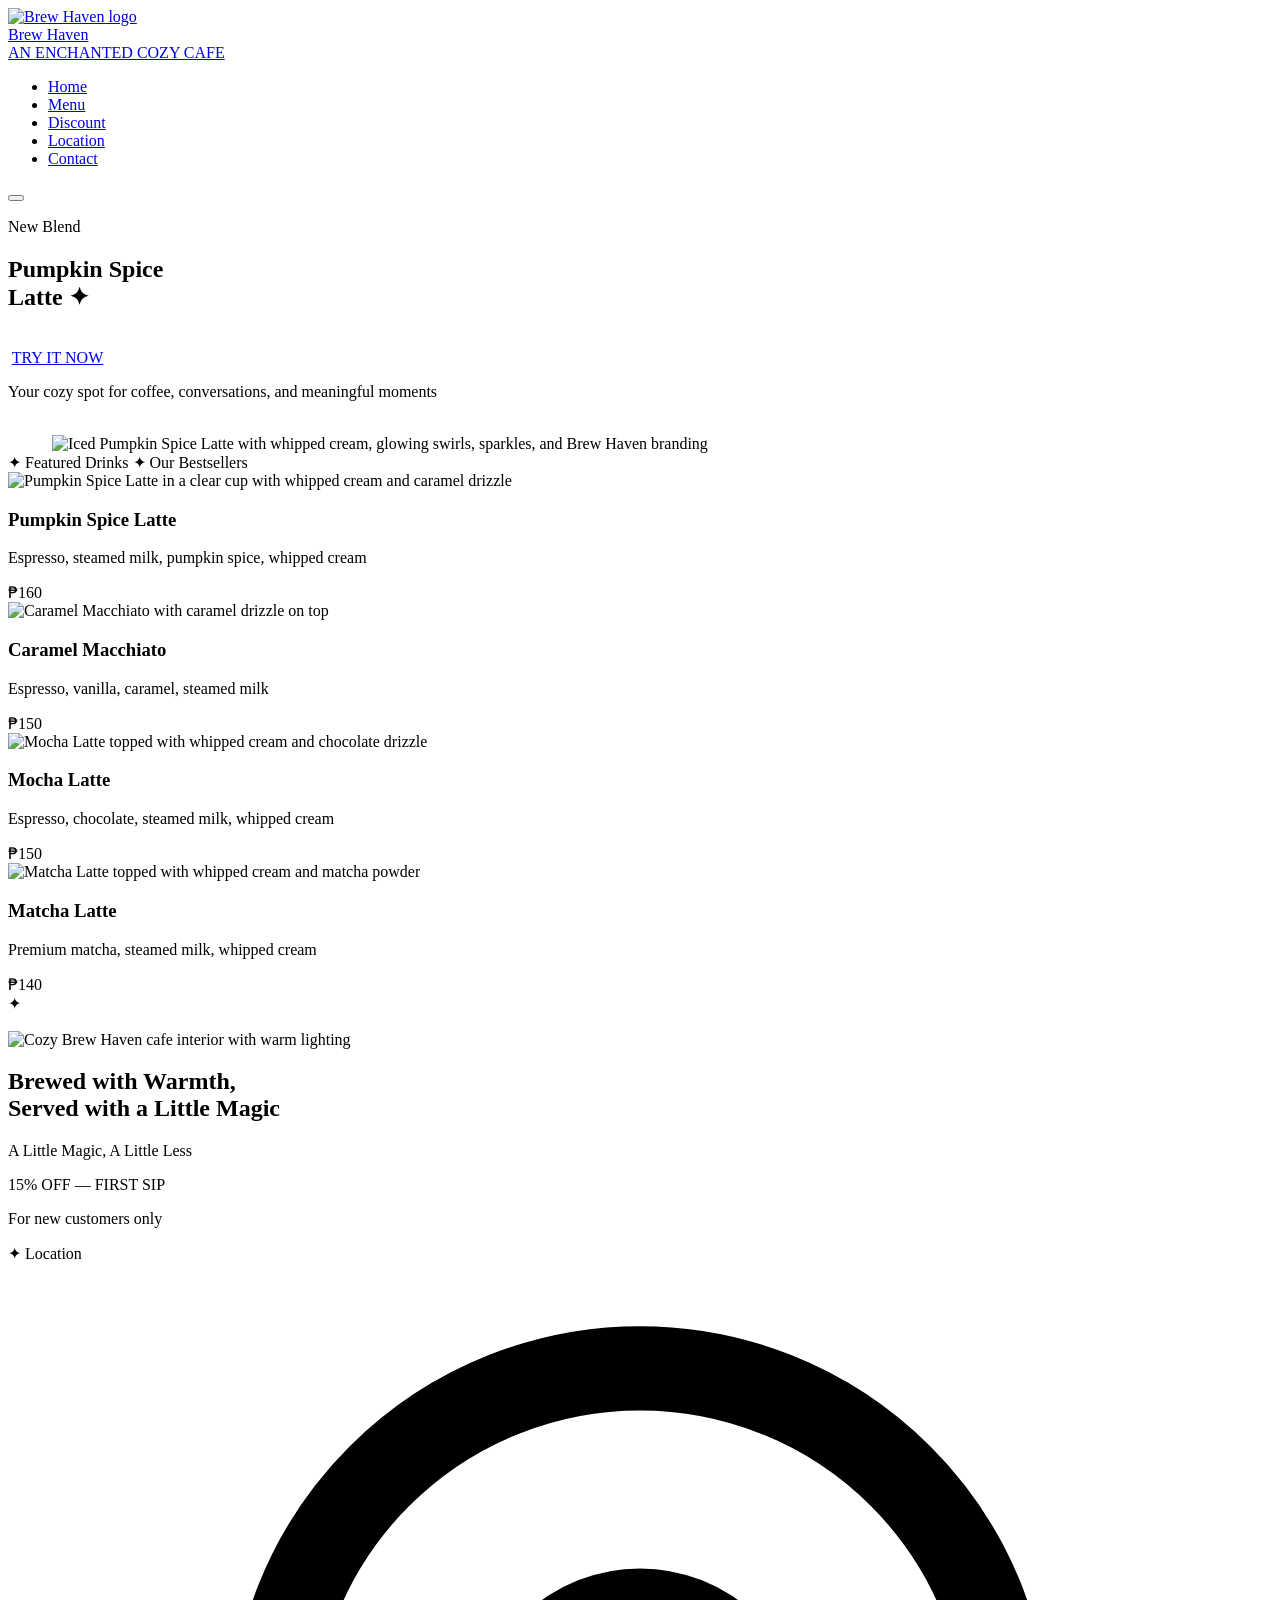
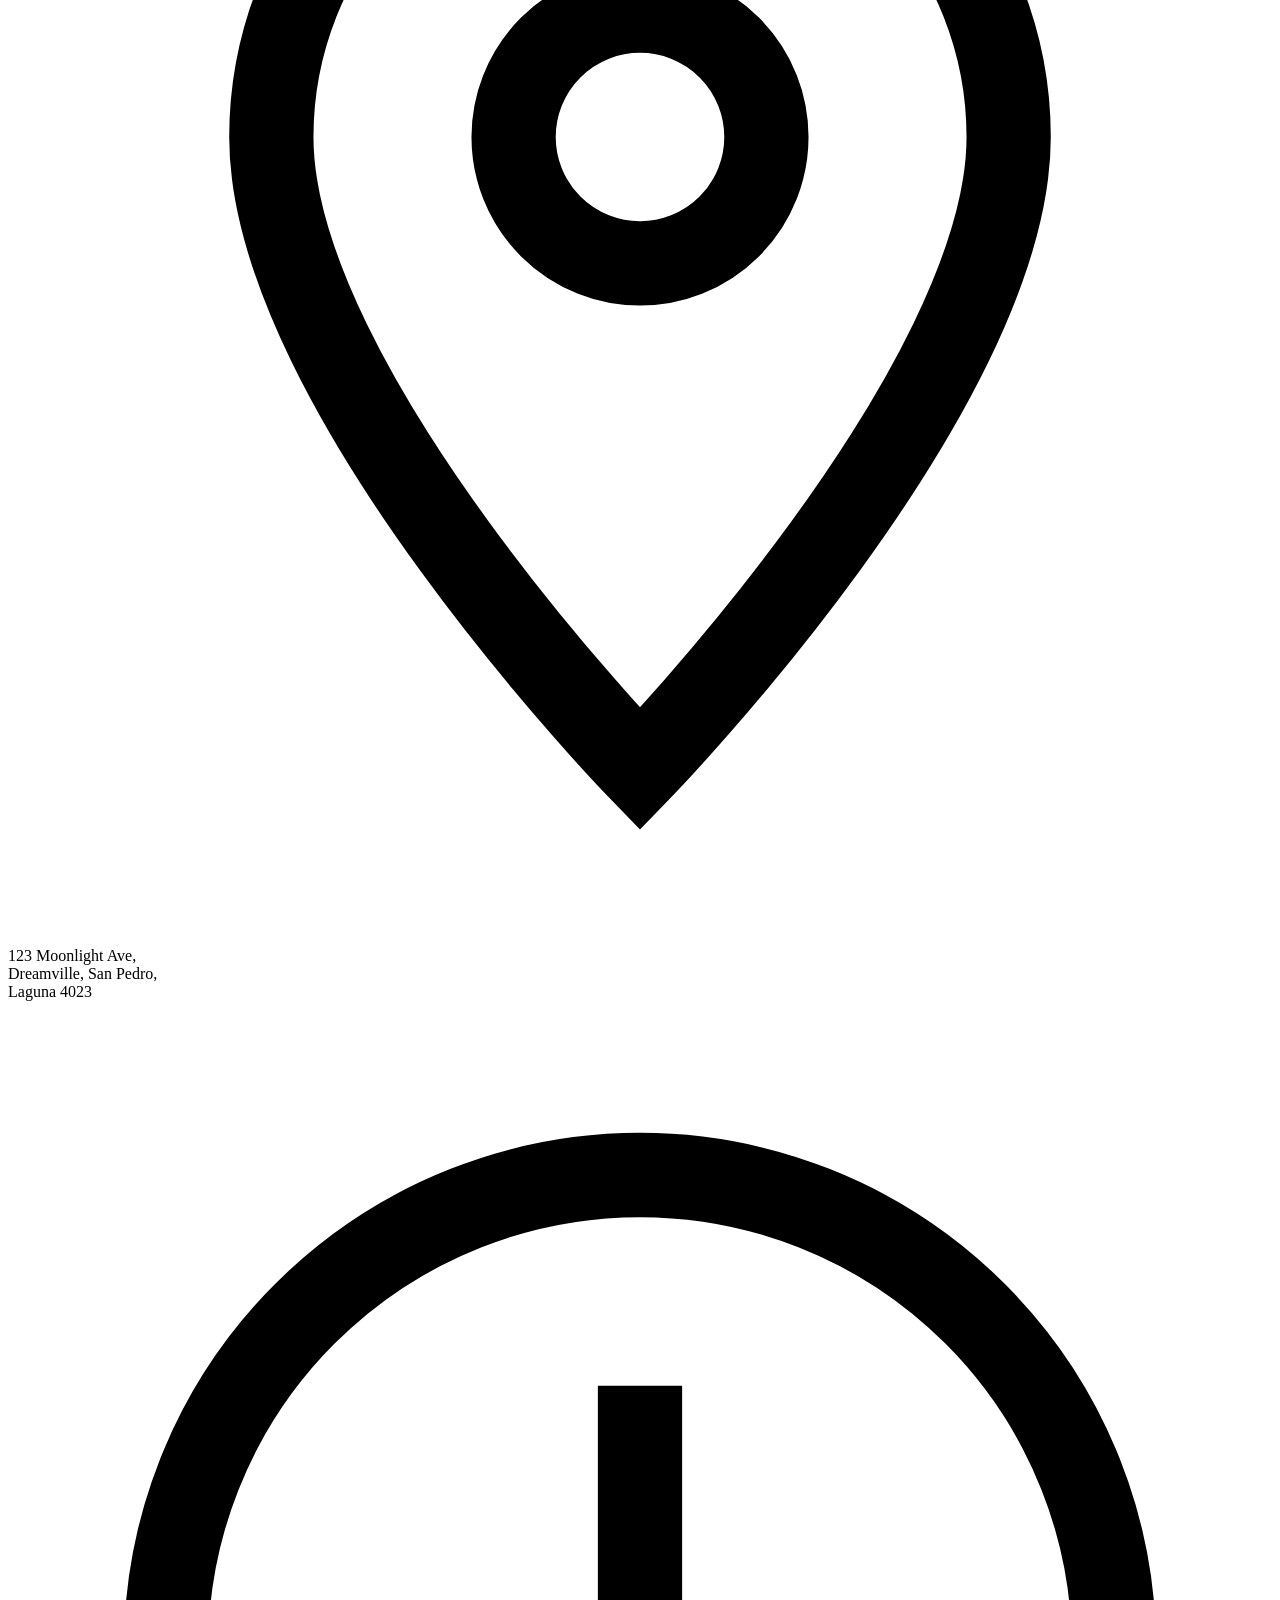
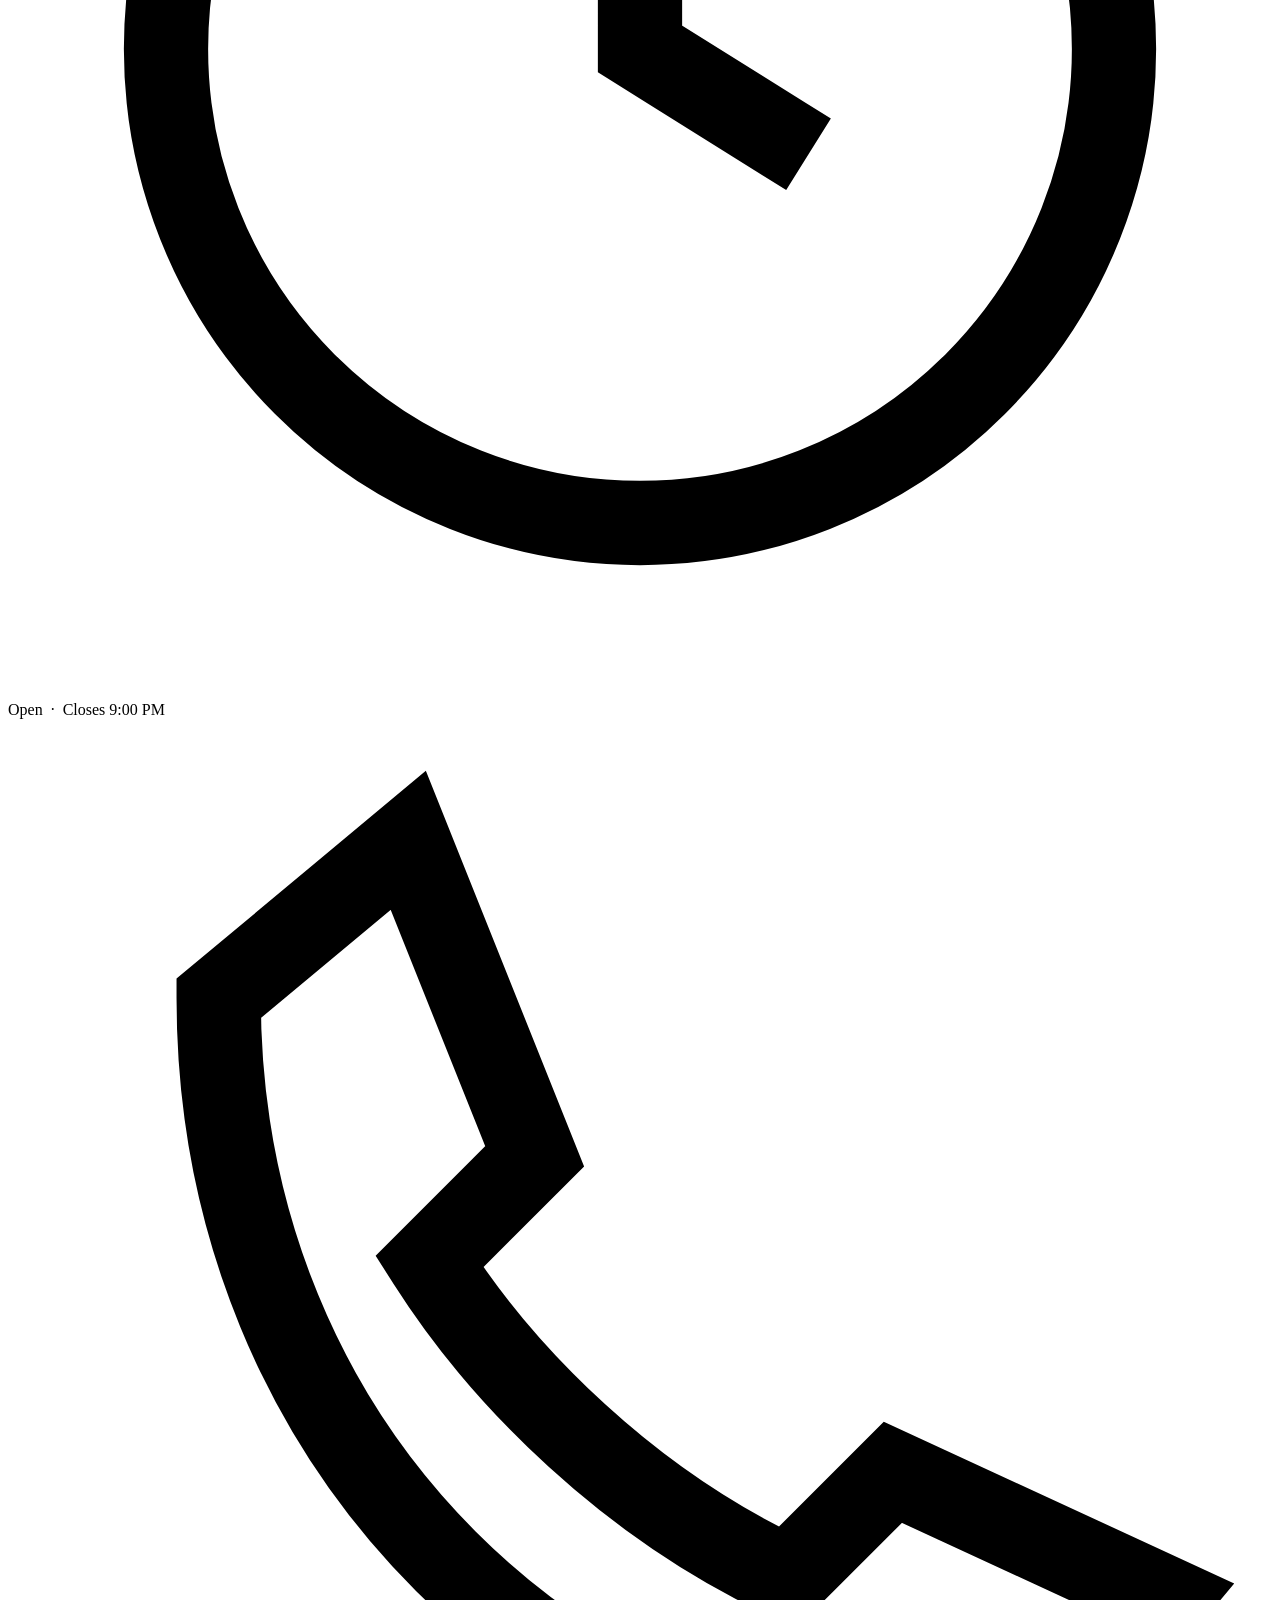
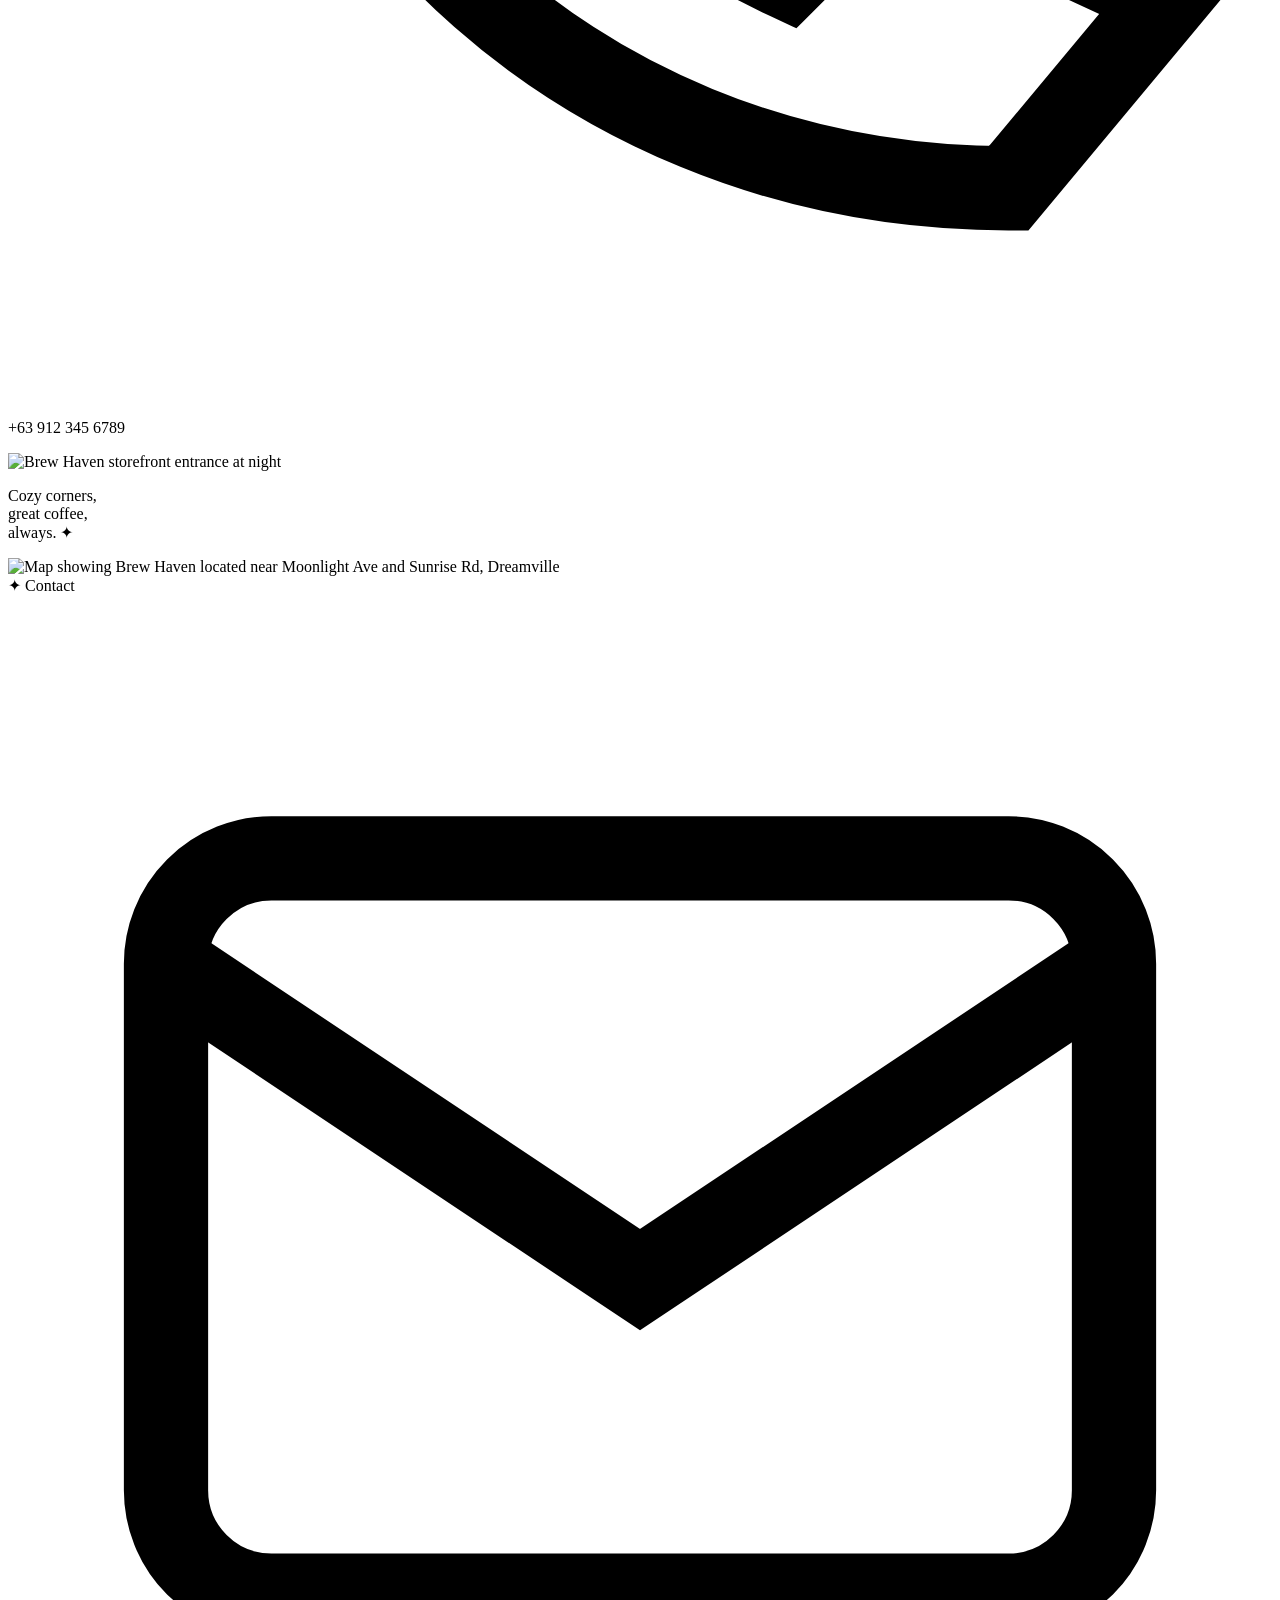
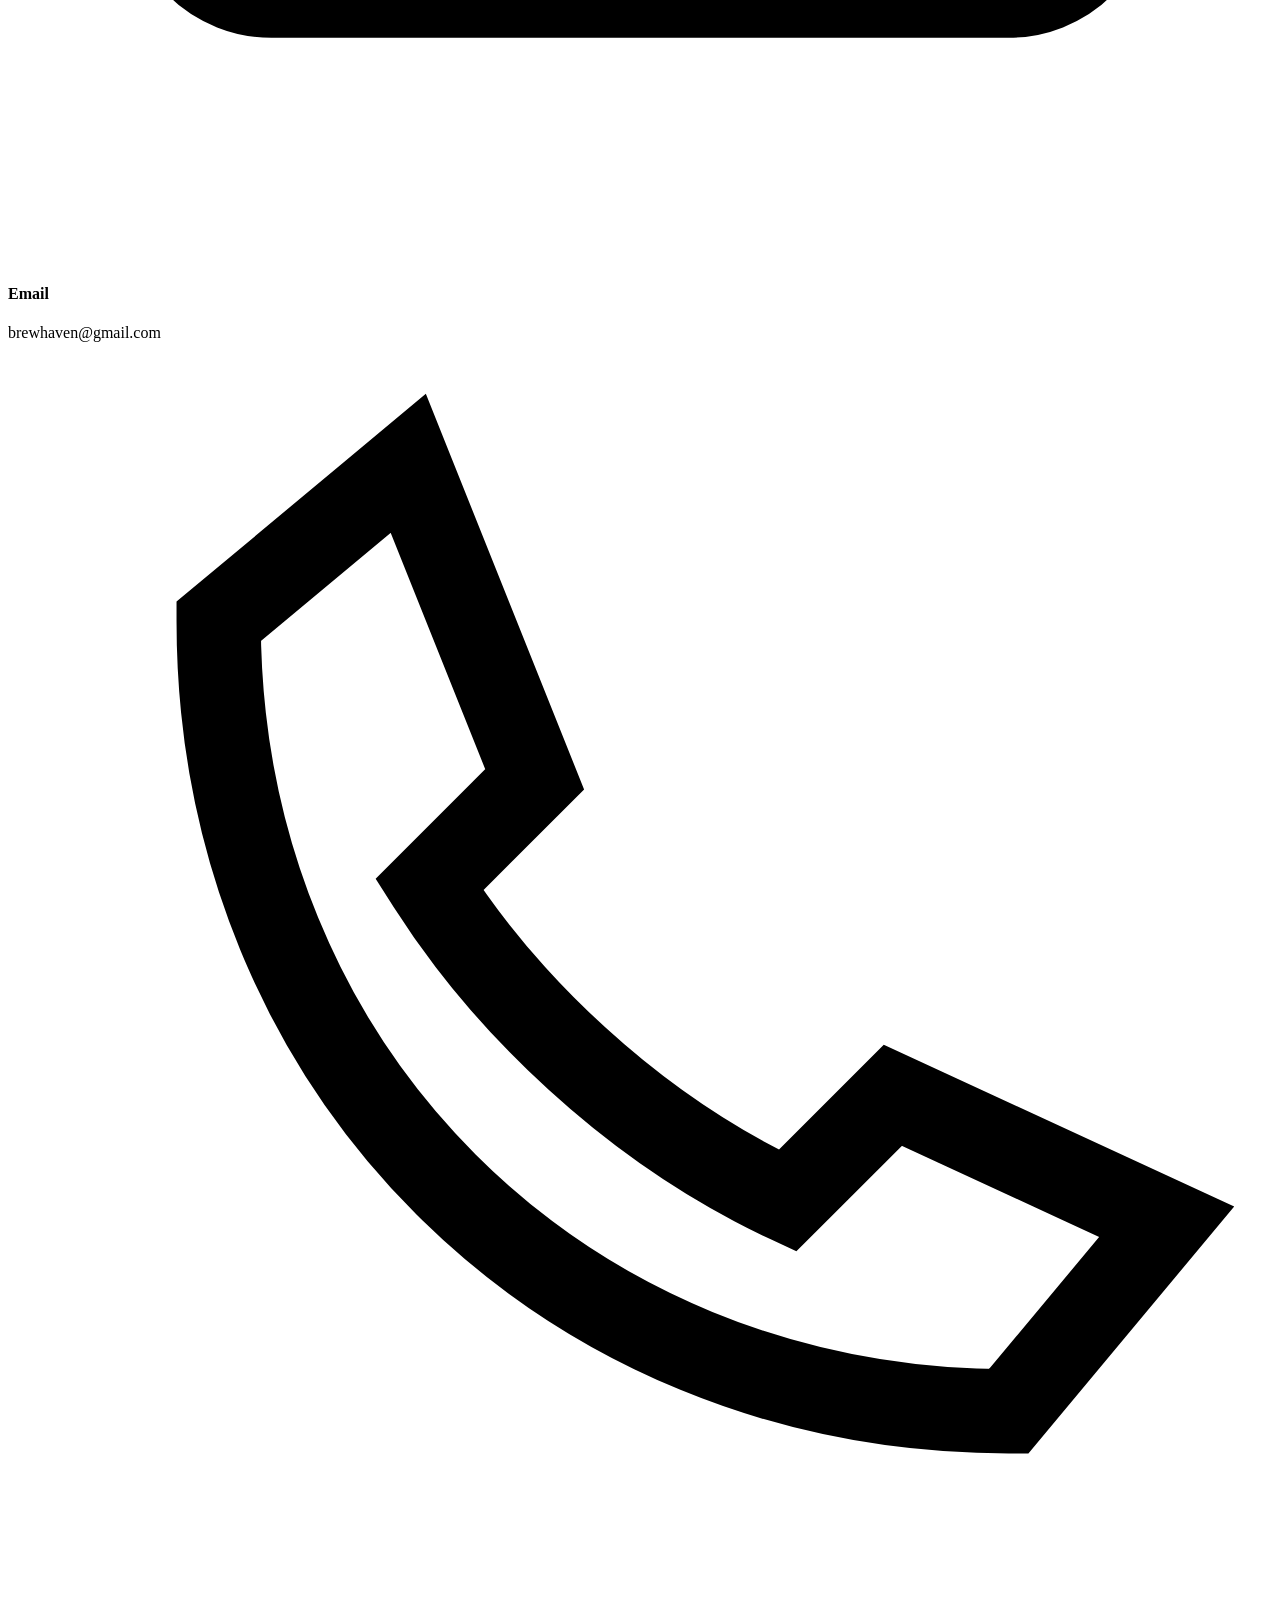
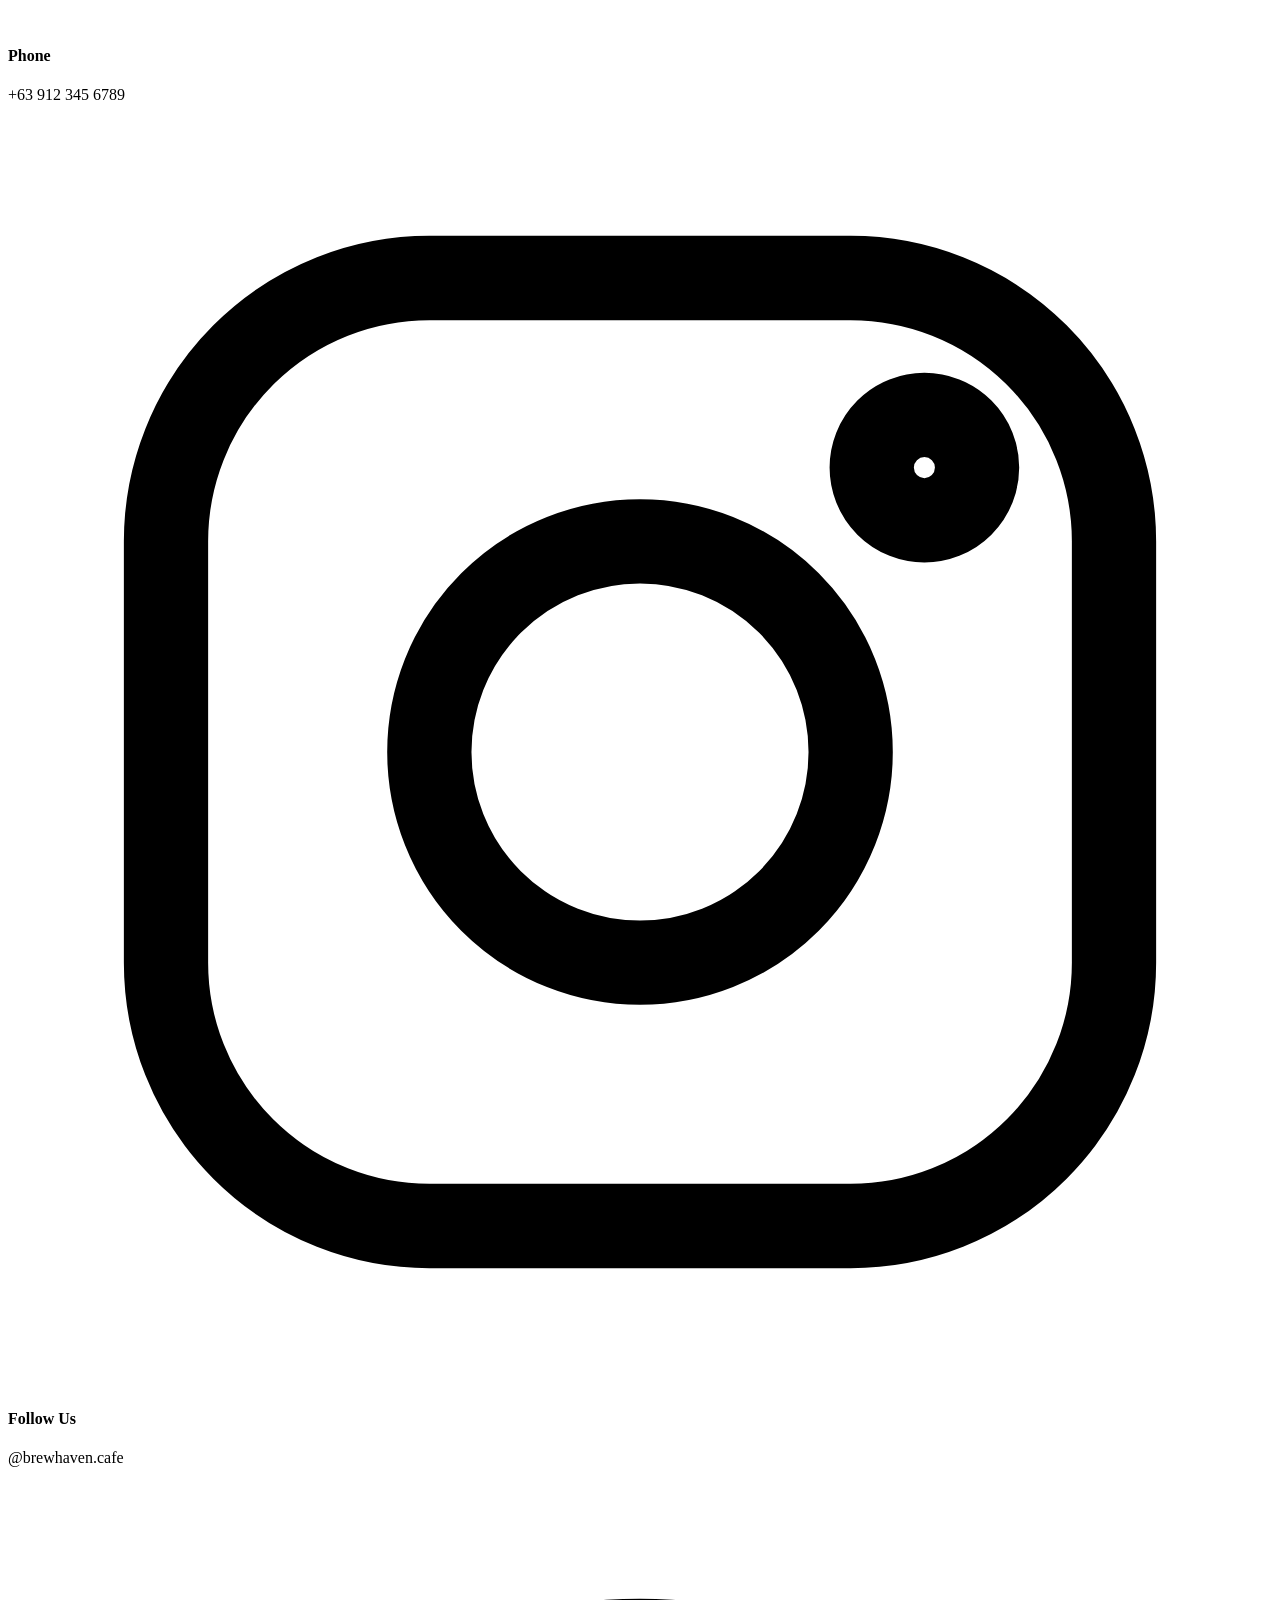
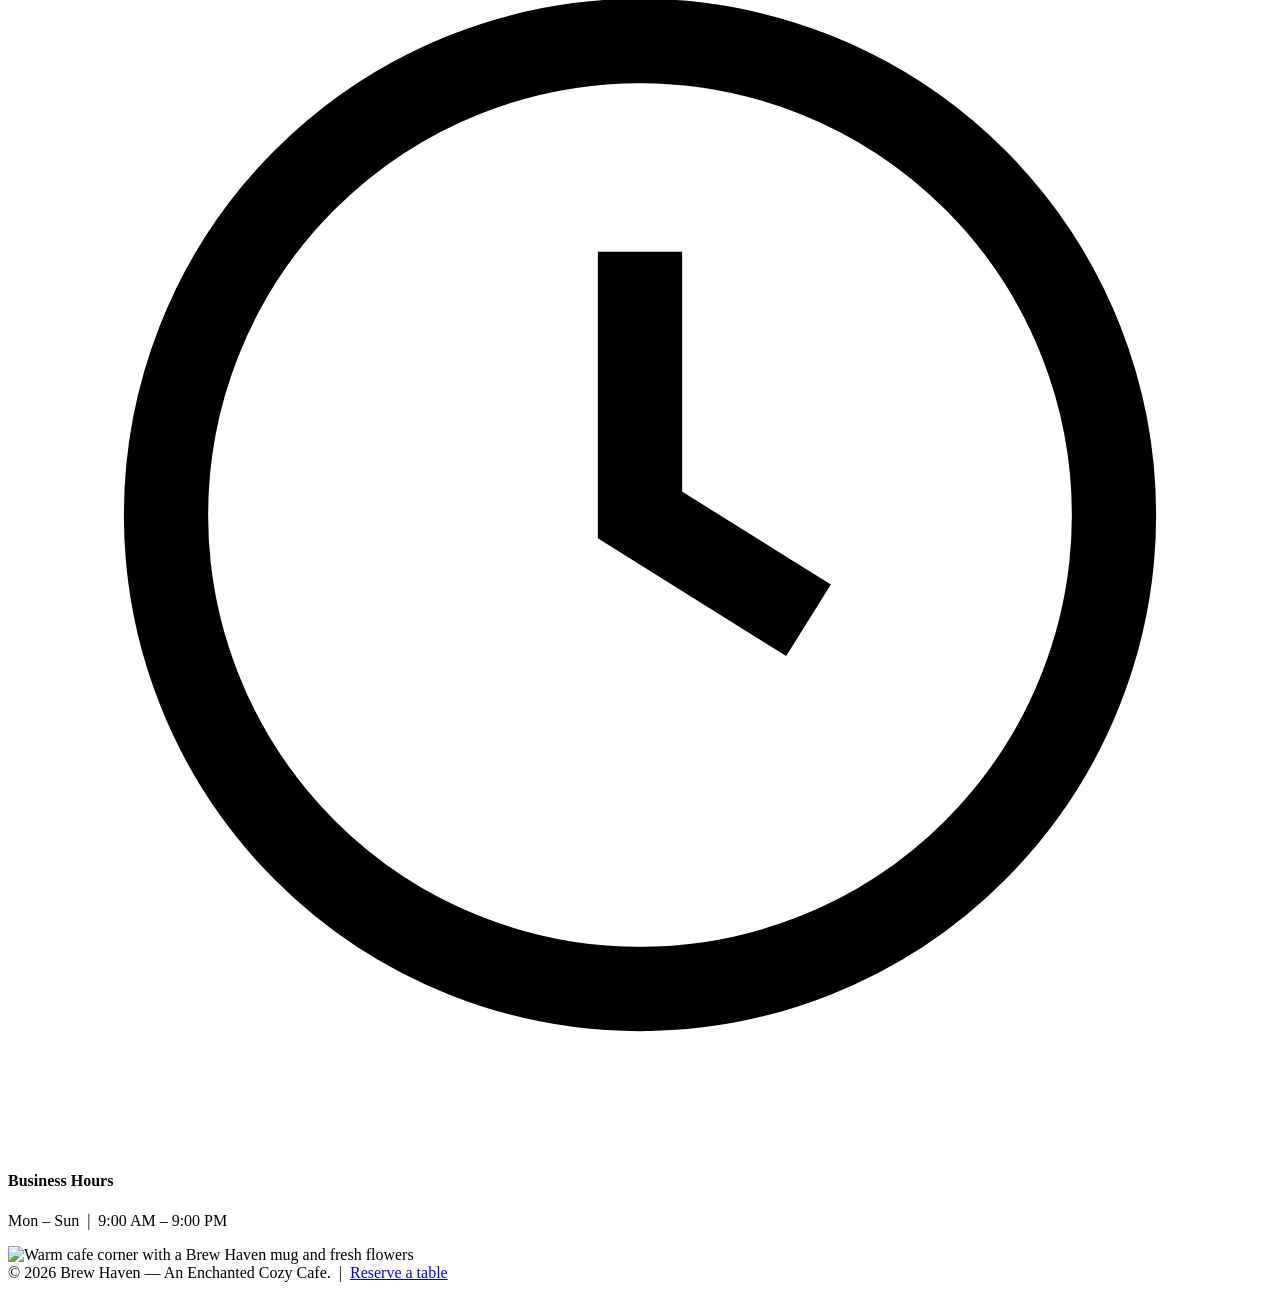
==== index.html @ e3613ec1 "Add files via upload" ====
<!DOCTYPE html>
<html lang="en">
<head>
<meta charset="UTF-8">
<meta name="viewport" content="width=device-width, initial-scale=1.0">
<title>Brew Haven — An Enchanted Cozy Cafe</title>
<meta name="description" content="Brew Haven — your cozy spot for coffee, conversations, and meaningful moments. New blend: Pumpkin Spice Latte.">
<link rel="icon" href="images/logo_icon.jpg">
<link rel="stylesheet" href="css/style.css">
</head>
<body>

<header class="site-header">
  <div class="container">
    <a href="index.html" class="brand">
      <img src="images/logo_icon.jpg" alt="Brew Haven logo">
      <div>
        <div class="brand-name">Brew Haven</div>
        <div class="brand-tag">AN ENCHANTED COZY CAFE</div>
      </div>
    </a>

    <nav class="main-nav" aria-label="Primary">
      <ul>
        <li><a href="#home" aria-current="page">Home</a></li>
        <li><a href="#menu">Menu</a></li>
        <li><a href="#discount">Discount</a></li>
        <li><a href="#location">Location</a></li>
        <li><a href="#contact">Contact</a></li>
      </ul>
    </nav>

    <button class="nav-toggle" aria-label="Toggle menu" aria-expanded="false">
      <span></span><span></span><span></span>
    </button>
  </div>
</header>

<!-- ============ HOME / HERO ============ -->
<section class="hero" id="home">
  <div class="container hero-inner">
    <div class="hero-copy">
      <p class="hero-eyebrow">New Blend</p>
      <h1 class="hero-title">Pumpkin Spice<br>Latte <span class="sparkle">✦</span></h1>
      <img src="images/deco/sparkle_near_latte.png" alt="" class="deco deco-sparkle-latte" aria-hidden="true">
      <div class="hero-cta-wrap">
        <img src="images/leaf_sprig.png" alt="" class="deco deco-leaf-sprig" aria-hidden="true">
        <a href="reservation.html" class="hero-cta">TRY IT NOW</a>
      </div>
      <p class="hero-sub">Your cozy spot for coffee, conversations, and meaningful moments</p>
      <img src="images/deco/ornament_bottom_left.png" alt="" class="deco deco-ornament-left" aria-hidden="true">
    </div>
    <div class="hero-art">
      <img src="images/deco/leaves_upper_left_of_cup.png" alt="" class="deco deco-leaves-tl" aria-hidden="true">
      <img src="images/deco/beans_upper_right_of_cup.png" alt="" class="deco deco-beans-tr" aria-hidden="true">
      <img src="images/deco/beans_lower_left_of_cup.png" alt="" class="deco deco-beans-bl" aria-hidden="true">
      <img src="images/deco/leaves_lower_right_of_cup.png" alt="" class="deco deco-leaves-br" aria-hidden="true">
      <img src="images/deco/sparkle_1.png" alt="" class="deco deco-sparkle-1" aria-hidden="true">
      <img src="images/deco/sparkle_2.png" alt="" class="deco deco-sparkle-2" aria-hidden="true">
      <img src="images/deco/sparkle_3.png" alt="" class="deco deco-sparkle-3" aria-hidden="true">
      <img src="images/deco/sparkle_4.png" alt="" class="deco deco-sparkle-4" aria-hidden="true">
      <img src="images/deco/sparkle_5.png" alt="" class="deco deco-sparkle-5" aria-hidden="true">
      <img src="images/deco/sparkle_6.png" alt="" class="deco deco-sparkle-6" aria-hidden="true">
      <img src="images/deco/ornament_bottom_right.png" alt="" class="deco deco-ornament-right" aria-hidden="true">
      <img src="images/hero_cup.png" alt="Iced Pumpkin Spice Latte with whipped cream, glowing swirls, sparkles, and Brew Haven branding" class="hero-img">
    </div>
  </div>
</section>

<!-- ============ MENU / FEATURED DRINKS ============ -->
<section class="section section-cream section-decor" id="menu">
  <div class="container">
    <div class="section-head">
      <span class="pill"><span class="spark">✦</span> Featured Drinks</span>
      <span class="pill pill-small"><span class="spark">✦</span> Our Bestsellers</span>
    </div>

    <div class="drink-grid">
      <article class="drink-card">
        <img src="images/product_pumpkin.jpg" alt="Pumpkin Spice Latte in a clear cup with whipped cream and caramel drizzle">
        <div class="drink-info">
          <h3>Pumpkin Spice Latte</h3>
          <p>Espresso, steamed milk, pumpkin spice, whipped cream</p>
          <div class="drink-price">₱160</div>
        </div>
      </article>

      <article class="drink-card">
        <img src="images/product_caramel.jpg" alt="Caramel Macchiato with caramel drizzle on top">
        <div class="drink-info">
          <h3>Caramel Macchiato</h3>
          <p>Espresso, vanilla, caramel, steamed milk</p>
          <div class="drink-price">₱150</div>
        </div>
      </article>

      <article class="drink-card">
        <img src="images/product_mocha.jpg" alt="Mocha Latte topped with whipped cream and chocolate drizzle">
        <div class="drink-info">
          <h3>Mocha Latte</h3>
          <p>Espresso, chocolate, steamed milk, whipped cream</p>
          <div class="drink-price">₱150</div>
        </div>
      </article>

      <article class="drink-card">
        <img src="images/product_matcha.jpg" alt="Matcha Latte topped with whipped cream and matcha powder">
        <div class="drink-info">
          <h3>Matcha Latte</h3>
          <p>Premium matcha, steamed milk, whipped cream</p>
          <div class="drink-price">₱140</div>
        </div>
      </article>
    </div>

    <div class="divider-row">
      <span class="line"></span><span>✦</span><span class="line"></span>
    </div>

    <img src="images/wave_left.png" alt="" class="wave-left" aria-hidden="true">
    <img src="images/wave_right.png" alt="" class="wave-right" aria-hidden="true">
  </div>
</section>

<!-- ============ DISCOUNT / PROMO ============ -->
<section class="section promo" id="discount">
  <div class="container">
    <div class="promo-grid">
      <img src="images/interior_photo.jpg" alt="Cozy Brew Haven cafe interior with warm lighting" class="promo-photo">
      <div class="promo-panel">
        <h2>Brewed with Warmth,<br>Served with a Little Magic</h2>
        <p class="promo-note">A Little Magic, A Little Less</p>
        <span class="promo-badge">15% OFF — FIRST SIP</span>
        <p class="promo-fine">For new customers only</p>
      </div>
    </div>
  </div>
</section>

<!-- ============ LOCATION ============ -->
<section class="section section-cream" id="location">
  <div class="container">
    <div class="section-head">
      <span class="pill"><span class="spark">✦</span> Location</span>
    </div>

    <div class="location-panel">
      <div class="location-grid">
        <div class="info-card">
          <div class="info-row">
            <svg class="icon" viewBox="0 0 24 24" fill="none" stroke="currentColor" stroke-width="1.6"><path d="M12 21s-7-7.2-7-12a7 7 0 1 1 14 0c0 4.8-7 12-7 12Z"/><circle cx="12" cy="9" r="2.4"/></svg>
            <p>123 Moonlight Ave,<br>Dreamville, San Pedro,<br>Laguna 4023</p>
          </div>
          <div class="info-row">
            <svg class="icon" viewBox="0 0 24 24" fill="none" stroke="currentColor" stroke-width="1.6"><circle cx="12" cy="12" r="9"/><path d="M12 7v5l3.2 2"/></svg>
            <p>Open &nbsp;·&nbsp; Closes 9:00 PM</p>
          </div>
          <div class="info-row">
            <svg class="icon" viewBox="0 0 24 24" fill="none" stroke="currentColor" stroke-width="1.6"><path d="M4 5c0 8.5 6.5 15 15 15l3-3.6-5.2-2.4-2 2C11.8 14.6 9.4 12.2 8 10l2-2L7.6 2 4 5Z"/></svg>
            <p>+63 912 345 6789</p>
          </div>
          <div class="info-photo-row">
            <img src="images/storefront_thumb.jpg" alt="Brew Haven storefront entrance at night">
            <p>Cozy corners,<br>great coffee,<br>always. ✦</p>
          </div>
        </div>

        <div class="map-frame">
          <img src="images/map_image.jpg" alt="Map showing Brew Haven located near Moonlight Ave and Sunrise Rd, Dreamville">
        </div>
      </div>
    </div>
  </div>
</section>

<!-- ============ CONTACT ============ -->
<section class="section contact" id="contact">
  <div class="container">
    <div class="section-head">
      <span class="pill"><span class="spark">✦</span> Contact</span>
    </div>

    <div class="contact-grid">
      <div class="contact-card">
        <div class="contact-row">
          <svg class="icon" viewBox="0 0 24 24" fill="none" stroke="currentColor" stroke-width="1.6"><rect x="3" y="5" width="18" height="14" rx="2"/><path d="m3 7 9 6 9-6"/></svg>
          <div>
            <h4>Email</h4>
            <p>brewhaven@gmail.com</p>
          </div>
        </div>
        <div class="contact-row">
          <svg class="icon" viewBox="0 0 24 24" fill="none" stroke="currentColor" stroke-width="1.6"><path d="M4 5c0 8.5 6.5 15 15 15l3-3.6-5.2-2.4-2 2C11.8 14.6 9.4 12.2 8 10l2-2L7.6 2 4 5Z"/></svg>
          <div>
            <h4>Phone</h4>
            <p>+63 912 345 6789</p>
          </div>
        </div>
        <div class="contact-row">
          <svg class="icon" viewBox="0 0 24 24" fill="none" stroke="currentColor" stroke-width="1.6"><rect x="3" y="3" width="18" height="18" rx="5"/><circle cx="12" cy="12" r="4"/><circle cx="17.4" cy="6.6" r="1"/></svg>
          <div>
            <h4>Follow Us</h4>
            <p>@brewhaven.cafe</p>
          </div>
        </div>
        <div class="contact-row">
          <svg class="icon" viewBox="0 0 24 24" fill="none" stroke="currentColor" stroke-width="1.6"><circle cx="12" cy="12" r="9"/><path d="M12 7v5l3.2 2"/></svg>
          <div>
            <h4>Business Hours</h4>
            <p>Mon – Sun &nbsp;|&nbsp; 9:00 AM – 9:00 PM</p>
          </div>
        </div>
      </div>

      <img src="images/contact_photo.jpg" alt="Warm cafe corner with a Brew Haven mug and fresh flowers" class="contact-photo">
    </div>
  </div>
</section>

<footer class="site-footer">
  <div class="container">
    &copy; <span id="year"></span> Brew Haven — An Enchanted Cozy Cafe. &nbsp;|&nbsp; <a href="reservation.html">Reserve a table</a>
  </div>
</footer>

<script src="js/nav.js"></script>
<script>document.getElementById('year').textContent = new Date().getFullYear();</script>
</body>
</html>
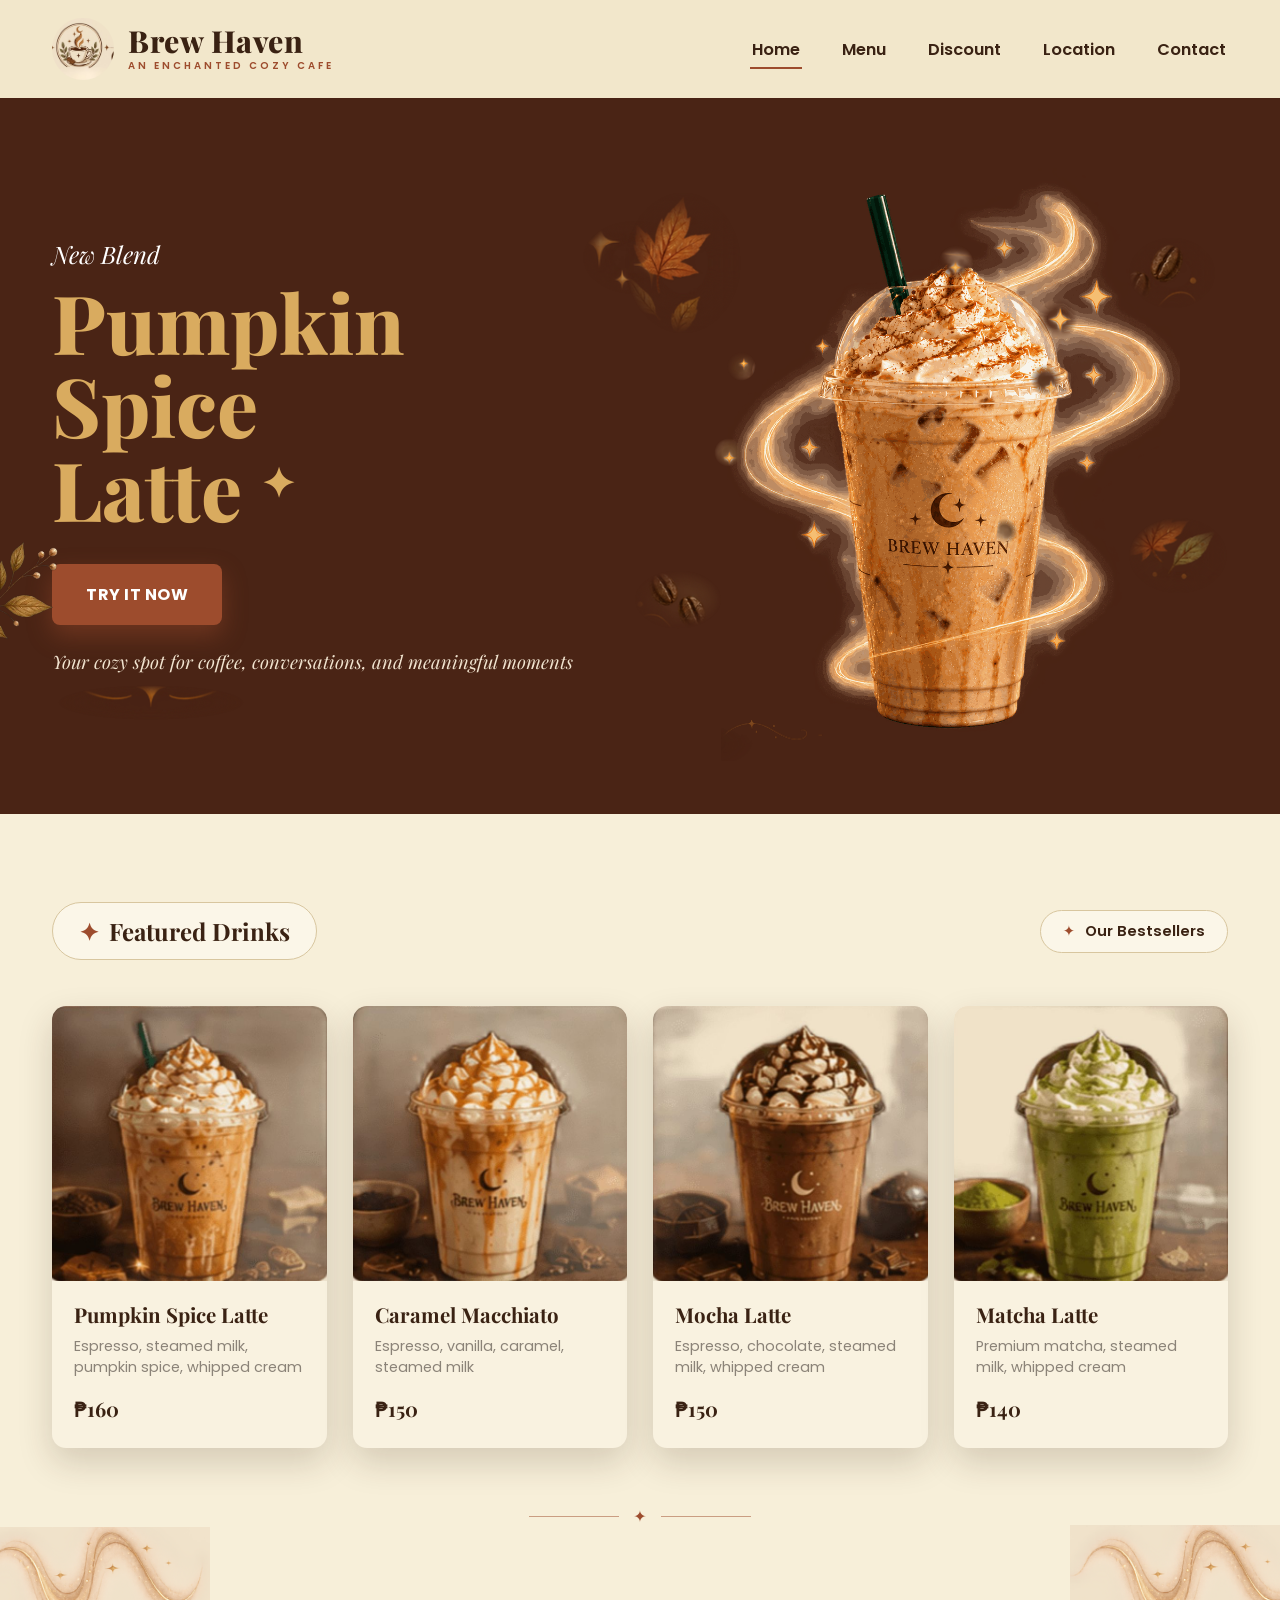
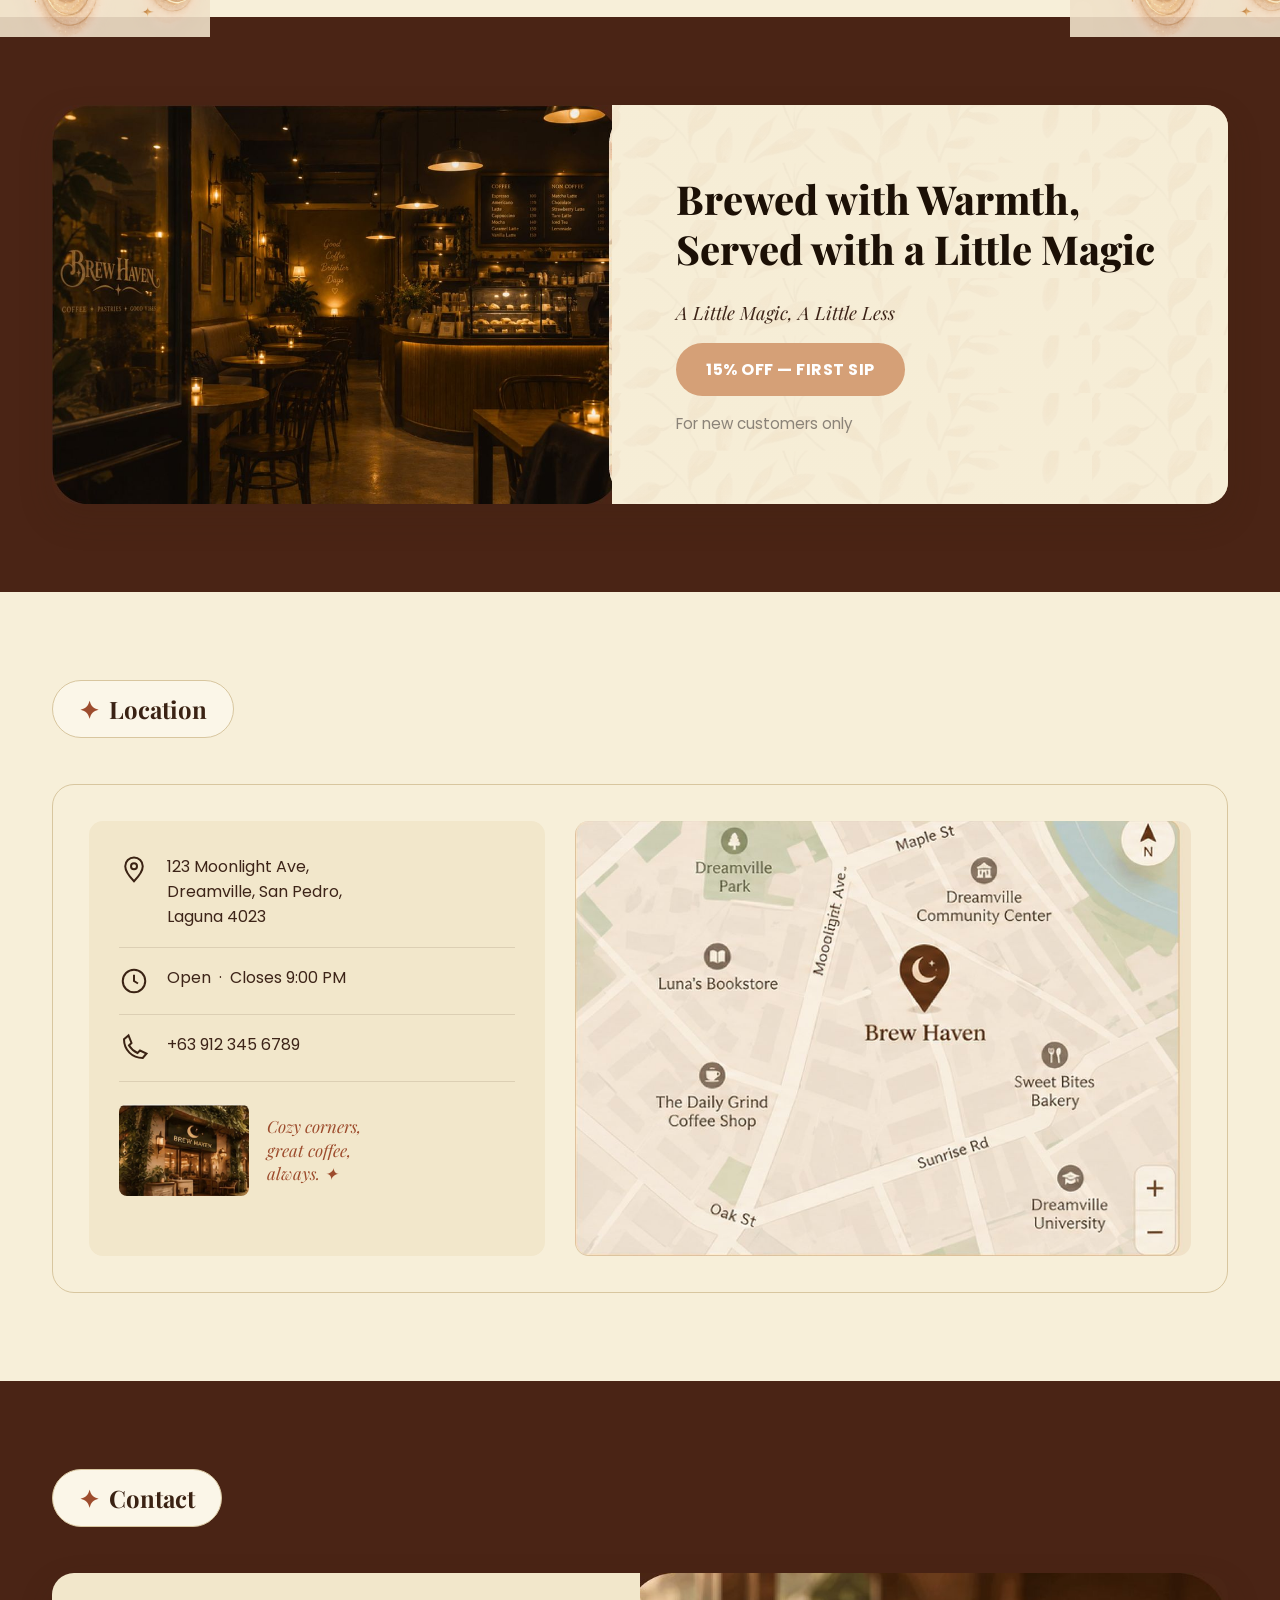
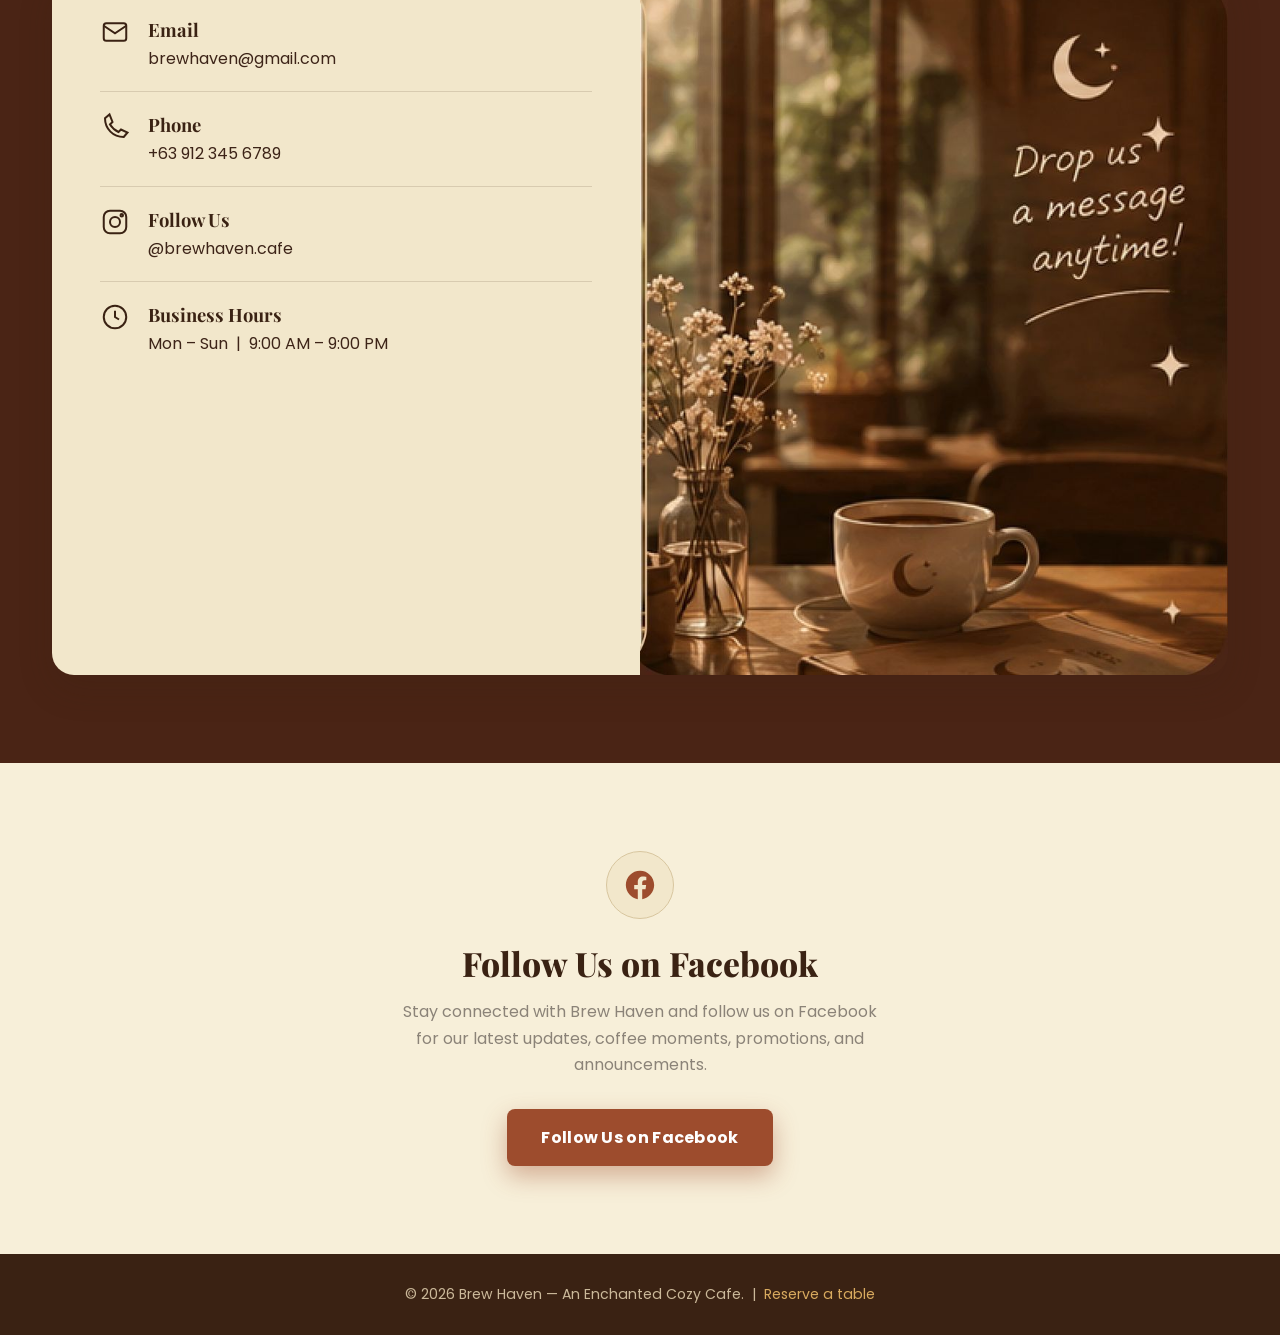
==== commit 16ce7f5a: "Add files via upload" ====
--- a/index.html
+++ b/index.html
@@ -217,6 +217,18 @@
   </div>
 </section>
 
+<!-- ============ FOLLOW US (new, additive section) ============ -->
+<section class="section section-cream followus">
+  <div class="container followus-inner">
+    <div class="followus-icon" aria-hidden="true">
+      <svg viewBox="0 0 24 24" width="34" height="34" fill="currentColor"><path d="M22 12.06C22 6.5 17.52 2 12 2S2 6.5 2 12.06c0 5.02 3.66 9.18 8.44 9.94v-7.03H7.9v-2.91h2.54V9.85c0-2.51 1.49-3.9 3.77-3.9 1.09 0 2.24.2 2.24.2v2.46h-1.26c-1.24 0-1.63.77-1.63 1.56v1.89h2.78l-.44 2.91h-2.34V22c4.78-.76 8.44-4.92 8.44-9.94Z"/></svg>
+    </div>
+    <h2 class="followus-heading">Follow Us on Facebook</h2>
+    <p class="followus-text">Stay connected with Brew Haven and follow us on Facebook for our latest updates, coffee moments, promotions, and announcements.</p>
+    <a href="https://www.facebook.com/share/p/19LWjGggzc/?mibextid=wwXIfr" target="_blank" rel="noopener noreferrer" class="followus-cta">Follow Us on Facebook</a>
+  </div>
+</section>
+
 <footer class="site-footer">
   <div class="container">
     &copy; <span id="year"></span> Brew Haven — An Enchanted Cozy Cafe. &nbsp;|&nbsp; <a href="reservation.html">Reserve a table</a>
--- a/css/style.css
+++ b/css/style.css
@@ -0,0 +1,830 @@
+/* =========================================================
+   Brew Haven — shared stylesheet
+   Palette pulled from the original design:
+   cream #F0E5C9 / dark brown #3A2213 / deep hero brown #4A2415
+   gold accent #D6A75C / terracotta #9D4C2D / promo tan #D5A077
+   ========================================================= */
+
+@import url('https://fonts.googleapis.com/css2?family=Playfair+Display:ital,wght@0,500;0,600;0,700;0,800;0,900;1,500;1,600&family=Poppins:wght@400;500;600;700&display=swap');
+
+:root{
+  --cream: #f2e7cb;
+  --cream-light: #f7efd9;
+  --brown-dark: #3a2213;
+  --brown-hero: #4a2415;
+  --brown-text: #3d2418;
+  --gold: #d9ab5f;
+  --terracotta: #9d4c2d;
+  --terracotta-light: #c17a4f;
+  --promo-tan: #d5a077;
+  --gray-text: #8b8378;
+  --cream-border: #d8c69f;
+  --radius-lg: 22px;
+  --radius-md: 14px;
+  --radius-sm: 8px;
+  --shadow-soft: 0 14px 34px rgba(58, 34, 19, 0.18);
+  --font-display: 'Playfair Display', Georgia, serif;
+  --font-body: 'Poppins', system-ui, sans-serif;
+}
+
+*, *::before, *::after{ box-sizing: border-box; }
+
+html{ scroll-behavior: smooth; }
+
+body{
+  margin: 0;
+  font-family: var(--font-body);
+  color: var(--brown-text);
+  background: var(--cream-light);
+  -webkit-font-smoothing: antialiased;
+}
+
+img{ max-width: 100%; display: block; }
+
+a{ color: inherit; text-decoration: none; }
+
+.container{
+  max-width: 1240px;
+  margin: 0 auto;
+  padding: 0 32px;
+}
+
+/* focus visibility */
+a:focus-visible, button:focus-visible, input:focus-visible, textarea:focus-visible, select:focus-visible{
+  outline: 2px solid var(--terracotta);
+  outline-offset: 3px;
+}
+
+@media (prefers-reduced-motion: reduce){
+  *{ animation-duration: 0.001ms !important; transition-duration: 0.001ms !important; }
+}
+
+/* ---------- Header / Nav ---------- */
+.site-header{
+  background: var(--cream);
+  padding: 18px 0;
+  position: sticky;
+  top: 0;
+  z-index: 100;
+  box-shadow: 0 2px 0 rgba(58,34,19,0.05);
+}
+.site-header .container{
+  display: flex;
+  align-items: center;
+  justify-content: space-between;
+  gap: 24px;
+}
+.brand{
+  display: flex;
+  align-items: center;
+  gap: 14px;
+}
+.brand img{
+  width: 62px;
+  height: 62px;
+  border-radius: 50%;
+  object-fit: cover;
+}
+.brand-name{
+  font-family: var(--font-display);
+  font-weight: 800;
+  font-size: 1.9rem;
+  color: var(--brown-dark);
+  line-height: 1.05;
+  letter-spacing: 0.5px;
+}
+.brand-tag{
+  font-size: 0.62rem;
+  letter-spacing: 3px;
+  color: var(--terracotta);
+  font-weight: 600;
+  margin-top: 2px;
+}
+.main-nav ul{
+  list-style: none;
+  display: flex;
+  gap: 38px;
+  margin: 0;
+  padding: 0;
+}
+.main-nav a{
+  font-weight: 600;
+  font-size: 1.02rem;
+  color: var(--brown-dark);
+  position: relative;
+  padding: 4px 2px;
+}
+.main-nav a::after{
+  content: '';
+  position: absolute;
+  left: 0; right: 0; bottom: -4px;
+  height: 2px;
+  background: var(--terracotta);
+  transform: scaleX(0);
+  transform-origin: left;
+  transition: transform 0.25s ease;
+}
+.main-nav a:hover::after,
+.main-nav a[aria-current="page"]::after{ transform: scaleX(1); }
+.nav-toggle{
+  display: none;
+  background: none;
+  border: none;
+  cursor: pointer;
+  padding: 6px;
+}
+.nav-toggle span{
+  display: block;
+  width: 26px;
+  height: 2px;
+  background: var(--brown-dark);
+  margin: 6px 0;
+  transition: transform 0.25s ease, opacity 0.25s ease;
+}
+
+/* ---------- Hero ---------- */
+.hero{
+  background: var(--brown-hero);
+  color: var(--cream);
+}
+.hero-inner{
+  display: grid;
+  grid-template-columns: 1fr 1fr;
+  align-items: center;
+  gap: 24px;
+  padding-top: 70px;
+  padding-bottom: 70px;
+  min-height: 640px;
+}
+.hero-copy{
+  max-width: 560px;
+  position: relative;
+}
+.hero-eyebrow{
+  font-family: var(--font-display);
+  font-style: italic;
+  font-size: 1.5rem;
+  color: #fff;
+  margin: 0 0 10px;
+}
+.hero-title{
+  font-family: var(--font-display);
+  font-weight: 800;
+  font-size: 5.1rem;
+  line-height: 1.02;
+  color: var(--gold);
+  margin: 0 0 34px;
+}
+.hero-title .sparkle{
+  font-size: 0.5em;
+  vertical-align: 0.6em;
+  color: var(--gold);
+}
+.hero-cta{
+  display: inline-block;
+  background: var(--terracotta);
+  color: #fff;
+  font-weight: 700;
+  font-size: 1rem;
+  letter-spacing: 0.5px;
+  padding: 18px 34px;
+  border-radius: var(--radius-sm);
+  box-shadow: 0 10px 24px rgba(157, 76, 45, 0.45);
+  transition: transform 0.2s ease, box-shadow 0.2s ease;
+  border: none;
+  cursor: pointer;
+}
+.hero-cta:hover{
+  transform: translateY(-2px);
+  box-shadow: 0 14px 30px rgba(157, 76, 45, 0.55);
+}
+.hero-sub{
+  font-family: var(--font-display);
+  font-style: italic;
+  font-size: 1.15rem;
+  color: #f0e3cf;
+  margin: 24px 0 0;
+}
+.hero-art{
+  display: flex;
+  justify-content: center;
+  align-items: center;
+  position: relative;
+}
+.hero-img{
+  width: 100%;
+  max-width: 480px;
+  height: auto;
+  position: relative;
+  z-index: 3;
+}
+
+/* ---------- Hero decorations (additive only — does not affect layout) ---------- */
+.hero-cta-wrap{
+  position: relative;
+  display: inline-block;
+}
+.deco{
+  position: absolute;
+  pointer-events: none;
+  user-select: none;
+}
+.deco-leaf-sprig{
+  width: 150px;
+  height: auto;
+  right: calc(100% - 6px);
+  bottom: -14px;
+  z-index: 0;
+  opacity: 0.96;
+}
+.deco-sparkle-latte{
+  width: 108px;
+  height: auto;
+  left: calc(100% - 30px);
+  top: -18px;
+  z-index: 2;
+}
+.deco-ornament-left{
+  width: 190px;
+  height: auto;
+  left: 4px;
+  bottom: -46px;
+  z-index: 0;
+  opacity: 0.9;
+}
+
+.deco-leaves-tl{
+  width: 118px;
+  height: auto;
+  left: -28px;
+  top: 4%;
+  z-index: 2;
+}
+.deco-beans-tr{
+  width: 88px;
+  height: auto;
+  right: 2%;
+  top: 12%;
+  z-index: 2;
+}
+.deco-beans-bl{
+  width: 88px;
+  height: auto;
+  left: -18px;
+  bottom: 20%;
+  z-index: 2;
+}
+.deco-leaves-br{
+  width: 100px;
+  height: auto;
+  right: 0%;
+  bottom: 26%;
+  z-index: 2;
+}
+.deco-sparkle-1{ width: 36px; left: 49.6%; top: 13.4%; z-index: 4; }
+.deco-sparkle-2{ width: 42px; left: 66.7%; top: 22.6%; z-index: 4; }
+.deco-sparkle-3{ width: 32px; left: 65.6%; top: 34.0%; z-index: 4; }
+.deco-sparkle-4{ width: 29px; left: 13.0%; top: 31.9%; z-index: 4; }
+.deco-sparkle-5{ width: 29px; left: 10.8%; top: 46.8%; z-index: 4; }
+.deco-sparkle-6{ width: 27px; left: 58.8%; top: 60.7%; z-index: 4; }
+.deco-ornament-right{
+  width: 170px;
+  height: auto;
+  left: 12%;
+  bottom: -3%;
+  z-index: 1;
+  opacity: 0.9;
+}
+
+@media (max-width: 980px){
+  .deco{ display: none; }
+}
+
+/* ---------- Featured Drinks ---------- */
+.section{
+  padding: 88px 0;
+}
+.section-cream{ background: var(--cream-light); }
+.section-head{
+  display: flex;
+  align-items: center;
+  justify-content: space-between;
+  margin-bottom: 46px;
+  flex-wrap: wrap;
+  gap: 16px;
+}
+.pill{
+  display: inline-flex;
+  align-items: center;
+  gap: 10px;
+  background: #fbf6e8;
+  border: 1px solid var(--cream-border);
+  border-radius: 999px;
+  padding: 12px 26px;
+  font-family: var(--font-display);
+  font-weight: 700;
+  font-size: 1.5rem;
+  color: var(--brown-dark);
+}
+.pill-small{
+  font-family: var(--font-body);
+  font-weight: 600;
+  font-size: 0.92rem;
+  padding: 10px 22px;
+}
+.pill .spark{ color: var(--terracotta); }
+
+.drink-grid{
+  display: grid;
+  grid-template-columns: repeat(4, 1fr);
+  gap: 26px;
+}
+.drink-card{
+  background: #f9f2e0;
+  border-radius: var(--radius-md);
+  overflow: hidden;
+  box-shadow: var(--shadow-soft);
+  transition: transform 0.25s ease;
+}
+.drink-card:hover{ transform: translateY(-6px); }
+.drink-card img{
+  width: 100%;
+  aspect-ratio: 1/1;
+  object-fit: cover;
+}
+.drink-info{
+  padding: 20px 22px 26px;
+}
+.drink-info h3{
+  font-family: var(--font-display);
+  font-size: 1.28rem;
+  margin: 0 0 8px;
+  color: var(--brown-dark);
+}
+.drink-info p{
+  font-size: 0.9rem;
+  color: var(--gray-text);
+  line-height: 1.5;
+  margin: 0 0 16px;
+  min-height: 42px;
+}
+.drink-price{
+  font-family: var(--font-display);
+  font-weight: 700;
+  font-size: 1.25rem;
+  color: var(--brown-dark);
+}
+
+.section-decor{
+  position: relative;
+}
+.wave-left, .wave-right{
+  position: absolute;
+  bottom: -20px;
+  width: 230px;
+  opacity: 0.9;
+  pointer-events: none;
+}
+.wave-left{ left: -20px; }
+.wave-right{ right: -20px; }
+.divider-row{
+  display: flex;
+  align-items: center;
+  justify-content: center;
+  gap: 14px;
+  margin-top: 56px;
+  color: var(--terracotta);
+}
+.divider-row .line{
+  width: 90px;
+  height: 1px;
+  background: var(--terracotta);
+  opacity: 0.5;
+}
+
+/* ---------- Promo section ---------- */
+.promo{
+  background: var(--brown-hero);
+}
+.promo-grid{
+  display: grid;
+  grid-template-columns: 1fr 1.1fr;
+  gap: 0;
+  border-radius: var(--radius-lg);
+  overflow: hidden;
+  box-shadow: var(--shadow-soft);
+}
+.promo-photo{
+  height: 100%;
+  min-height: 380px;
+  object-fit: cover;
+  width: 100%;
+}
+.promo-panel{
+  background-image: linear-gradient(rgba(247,239,217,0.86), rgba(247,239,217,0.86)), url('../images/leaf_pattern.jpg');
+  background-size: 480px auto;
+  background-repeat: repeat;
+  padding: 60px 64px;
+  display: flex;
+  flex-direction: column;
+  justify-content: center;
+}
+.promo-panel h2{
+  font-family: var(--font-display);
+  font-weight: 800;
+  font-size: 2.5rem;
+  line-height: 1.25;
+  color: #1c1006;
+  margin: 0 0 26px;
+}
+.promo-panel .promo-note{
+  font-family: var(--font-display);
+  font-style: italic;
+  font-size: 1.15rem;
+  color: var(--brown-text);
+  margin: 0 0 18px;
+}
+.promo-badge{
+  display: inline-block;
+  background: var(--promo-tan);
+  color: #fff;
+  font-weight: 700;
+  letter-spacing: 0.5px;
+  padding: 14px 30px;
+  border-radius: 999px;
+  margin-bottom: 16px;
+  width: fit-content;
+}
+.promo-fine{
+  font-size: 0.95rem;
+  color: var(--gray-text);
+  margin: 0;
+}
+
+/* ---------- Location ---------- */
+.location-panel{
+  border: 1.5px solid var(--cream-border);
+  border-radius: var(--radius-lg);
+  padding: 36px;
+}
+.location-grid{
+  display: grid;
+  grid-template-columns: 0.85fr 1.15fr;
+  gap: 30px;
+}
+.info-card{
+  background: var(--cream);
+  border-radius: var(--radius-md);
+  padding: 34px 30px;
+}
+.info-row{
+  display: flex;
+  gap: 18px;
+  padding: 18px 0;
+  border-bottom: 1px solid rgba(58,34,19,0.12);
+  align-items: flex-start;
+}
+.info-row:first-child{ padding-top: 0; }
+.info-row .icon{
+  width: 30px;
+  height: 30px;
+  flex-shrink: 0;
+  color: var(--brown-dark);
+}
+.info-row p{ margin: 0; line-height: 1.55; }
+.info-photo-row{
+  display: flex;
+  gap: 18px;
+  align-items: center;
+  padding-top: 22px;
+  border: none;
+}
+.info-photo-row img{
+  width: 130px;
+  height: 92px;
+  object-fit: cover;
+  border-radius: var(--radius-sm);
+}
+.info-photo-row p{
+  font-family: var(--font-display);
+  font-style: italic;
+  font-size: 1.05rem;
+  color: var(--terracotta);
+  margin: 0;
+  line-height: 1.4;
+}
+.map-frame{
+  border-radius: var(--radius-md);
+  overflow: hidden;
+}
+.map-frame img{ width: 100%; height: 100%; object-fit: cover; }
+
+/* ---------- Contact ---------- */
+.contact{
+  background: var(--brown-hero);
+  color: var(--cream);
+}
+.contact-grid{
+  display: grid;
+  grid-template-columns: 1fr 1fr;
+  border-radius: var(--radius-lg);
+  overflow: hidden;
+  box-shadow: var(--shadow-soft);
+}
+.contact-card{
+  background: var(--cream);
+  padding: 44px 48px;
+}
+.contact-row{
+  display: flex;
+  gap: 18px;
+  padding: 20px 0;
+  border-bottom: 1px solid rgba(58,34,19,0.14);
+  align-items: flex-start;
+}
+.contact-row:first-child{ padding-top: 0; }
+.contact-row:last-child{ border-bottom: none; }
+.contact-row .icon{
+  width: 30px;
+  height: 30px;
+  color: var(--brown-dark);
+  flex-shrink: 0;
+}
+.contact-row h4{
+  font-family: var(--font-display);
+  font-size: 1.15rem;
+  margin: 0 0 4px;
+  color: var(--brown-dark);
+}
+.contact-row p{
+  margin: 0;
+  color: var(--brown-text);
+}
+.contact-photo{
+  width: 100%;
+  height: 100%;
+  object-fit: cover;
+  min-height: 420px;
+}
+
+/* ---------- Footer ---------- */
+.site-footer{
+  background: var(--brown-dark);
+  color: #cbb99a;
+  padding: 30px 0;
+  text-align: center;
+  font-size: 0.88rem;
+}
+.site-footer a{ color: var(--gold); }
+
+/* ---------- Reservation page ---------- */
+.res-hero{
+  background: var(--brown-hero);
+  color: var(--cream);
+  padding: 72px 0 96px;
+  text-align: center;
+}
+.res-hero h1{
+  font-family: var(--font-display);
+  font-weight: 800;
+  font-size: 3.2rem;
+  color: var(--gold);
+  margin: 0 0 14px;
+}
+.res-hero p{
+  font-family: var(--font-display);
+  font-style: italic;
+  font-size: 1.2rem;
+  color: #f0e3cf;
+  max-width: 560px;
+  margin: 0 auto;
+}
+.res-wrap{
+  max-width: 760px;
+  margin: -56px auto 0;
+  padding: 0 24px 100px;
+}
+.res-card{
+  background: var(--cream);
+  border-radius: var(--radius-lg);
+  box-shadow: var(--shadow-soft);
+  padding: 48px;
+}
+.res-card h2{
+  font-family: var(--font-display);
+  font-size: 1.6rem;
+  margin: 0 0 6px;
+  color: var(--brown-dark);
+}
+.res-card > p{
+  color: var(--gray-text);
+  margin: 0 0 32px;
+}
+.form-grid{
+  display: grid;
+  grid-template-columns: 1fr 1fr;
+  gap: 22px;
+}
+.field{
+  display: flex;
+  flex-direction: column;
+  gap: 8px;
+  margin-bottom: 22px;
+}
+.field.full{ grid-column: 1 / -1; }
+.field label{
+  font-weight: 600;
+  font-size: 0.92rem;
+  color: var(--brown-dark);
+}
+.field .hint{
+  font-size: 0.8rem;
+  color: var(--gray-text);
+  font-weight: 400;
+}
+input, select, textarea{
+  font-family: var(--font-body);
+  font-size: 1rem;
+  padding: 13px 16px;
+  border: 1.5px solid var(--cream-border);
+  border-radius: var(--radius-sm);
+  background: #fdf9ef;
+  color: var(--brown-text);
+  width: 100%;
+}
+input:focus, select:focus, textarea:focus{
+  border-color: var(--terracotta);
+}
+textarea{ resize: vertical; min-height: 100px; }
+.party-stepper{
+  display: flex;
+  align-items: center;
+  gap: 16px;
+}
+.party-stepper button{
+  width: 42px;
+  height: 42px;
+  border-radius: 50%;
+  border: 1.5px solid var(--terracotta);
+  background: #fff;
+  color: var(--terracotta);
+  font-size: 1.3rem;
+  font-weight: 700;
+  cursor: pointer;
+  line-height: 1;
+}
+.party-stepper button:hover{ background: var(--terracotta); color: #fff; }
+.party-stepper span{
+  font-family: var(--font-display);
+  font-weight: 700;
+  font-size: 1.3rem;
+  min-width: 30px;
+  text-align: center;
+}
+.submit-btn{
+  width: 100%;
+  background: var(--terracotta);
+  color: #fff;
+  border: none;
+  padding: 17px;
+  font-weight: 700;
+  font-size: 1.05rem;
+  border-radius: var(--radius-sm);
+  cursor: pointer;
+  margin-top: 6px;
+  box-shadow: 0 10px 24px rgba(157, 76, 45, 0.4);
+  transition: transform 0.2s ease, box-shadow 0.2s ease;
+}
+.submit-btn:hover{ transform: translateY(-2px); box-shadow: 0 14px 30px rgba(157,76,45,0.5); }
+.submit-btn:disabled{ opacity: 0.65; cursor: not-allowed; transform: none; }
+.error-msg{
+  color: #b3261e;
+  font-size: 0.82rem;
+  min-height: 18px;
+}
+.form-status{
+  margin-top: 18px;
+  padding: 14px 18px;
+  border-radius: var(--radius-sm);
+  font-size: 0.95rem;
+  display: none;
+}
+.form-status.success{
+  display: block;
+  background: #e7f2e4;
+  color: #2f5a2c;
+  border: 1px solid #bfe0ba;
+}
+.form-status.error{
+  display: block;
+  background: #fbe9e7;
+  color: #9c2b1f;
+  border: 1px solid #f2c1ba;
+}
+.res-confirm{
+  text-align: center;
+  padding: 20px 0 0;
+}
+.res-confirm .icon-big{
+  font-size: 2.6rem;
+  margin-bottom: 12px;
+}
+.res-note{
+  background: #fbf6e8;
+  border: 1px dashed var(--cream-border);
+  border-radius: var(--radius-sm);
+  padding: 16px 20px;
+  font-size: 0.88rem;
+  color: var(--gray-text);
+  margin-top: 26px;
+}
+
+/* ---------- Responsive ---------- */
+@media (max-width: 980px){
+  .hero-inner{ grid-template-columns: 1fr; text-align: center; padding-top: 40px; min-height: auto; }
+  .hero-copy{ max-width: 100%; margin: 0 auto; }
+  .hero-title{ font-size: 3.6rem; }
+  .hero-art{ order: -1; max-width: 320px; margin: 0 auto; }
+  .drink-grid{ grid-template-columns: repeat(2, 1fr); }
+  .promo-grid, .location-grid, .contact-grid{ grid-template-columns: 1fr; }
+  .promo-photo{ min-height: 260px; }
+  .form-grid{ grid-template-columns: 1fr; }
+  .main-nav{ display: none; }
+  .nav-toggle{ display: block; }
+}
+
+@media (max-width: 560px){
+  .container{ padding: 0 20px; }
+  .hero-title{ font-size: 2.6rem; }
+  .drink-grid{ grid-template-columns: 1fr; }
+  .section{ padding: 60px 0; }
+  .contact-card, .res-card{ padding: 30px 24px; }
+  .location-panel{ padding: 22px; }
+  .promo-panel{ padding: 40px 28px; }
+}
+
+/* =========================================================
+   Follow Us section — additive only, does not modify any
+   existing rule above. Reuses existing design tokens
+   (--cream, --brown-dark, --terracotta, --font-display,
+   --font-body, --radius-*, --shadow-soft) so it matches the
+   current Brew Haven aesthetic.
+   ========================================================= */
+.followus{
+  text-align: center;
+}
+.followus-inner{
+  max-width: 640px;
+  margin: 0 auto;
+  display: flex;
+  flex-direction: column;
+  align-items: center;
+}
+.followus-icon{
+  width: 68px;
+  height: 68px;
+  border-radius: 50%;
+  background: var(--cream);
+  border: 1.5px solid var(--cream-border);
+  color: var(--terracotta);
+  display: flex;
+  align-items: center;
+  justify-content: center;
+  margin-bottom: 22px;
+}
+.followus-heading{
+  font-family: var(--font-display);
+  font-weight: 800;
+  font-size: 2.1rem;
+  color: var(--brown-dark);
+  margin: 0 0 14px;
+}
+.followus-text{
+  color: var(--gray-text);
+  font-size: 1rem;
+  line-height: 1.65;
+  margin: 0 0 30px;
+  max-width: 480px;
+}
+.followus-cta{
+  display: inline-block;
+  background: var(--terracotta);
+  color: #fff;
+  font-family: var(--font-body);
+  font-weight: 700;
+  font-size: 1rem;
+  letter-spacing: 0.3px;
+  padding: 16px 34px;
+  border-radius: var(--radius-sm);
+  box-shadow: 0 10px 24px rgba(157, 76, 45, 0.4);
+  transition: transform 0.2s ease, box-shadow 0.2s ease;
+}
+.followus-cta:hover{
+  transform: translateY(-2px);
+  box-shadow: 0 14px 30px rgba(157, 76, 45, 0.5);
+}
+
+@media (max-width: 560px){
+  .followus-heading{ font-size: 1.7rem; }
+  .followus-text{ font-size: 0.95rem; }
+}
